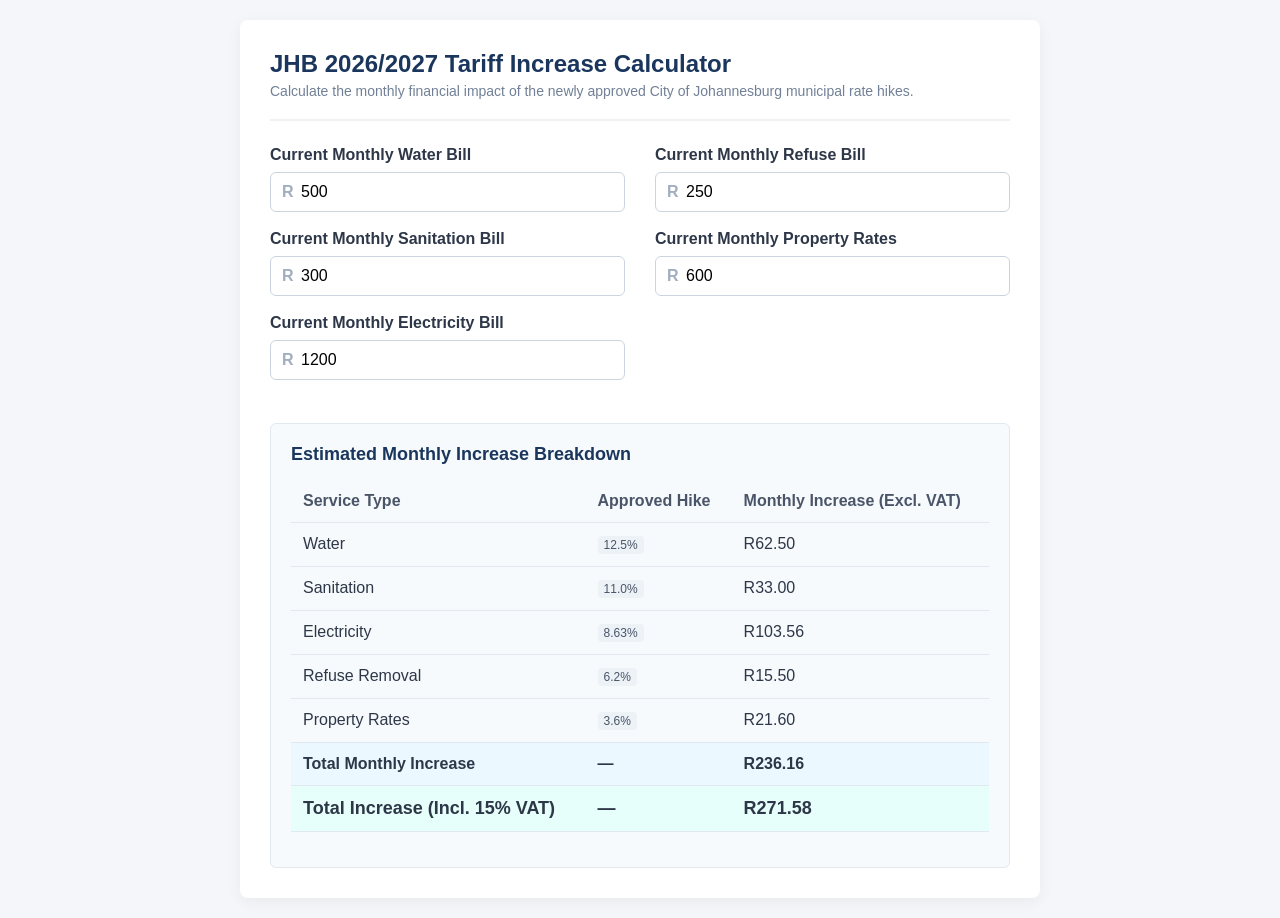
==== index.html @ 2fcc1591 "Add files via upload" ====
<!DOCTYPE html>
<html lang="en">
<head>
    <meta charset="UTF-8">
    <meta name="viewport" content="width=device-width, initial-scale=1.0">
    <title>City of Joburg 2026/2027 Tariff Increase Calculator</title>
    <style>
        * {
            box-sizing: border-box;
            font-family: 'Segoe UI', Tahoma, Geneva, Verdana, sans-serif;
        }
        body {
            background-color: #f4f6f9;
            color: #333;
            margin: 0;
            padding: 20px;
        }
        .container {
            max-width: 800px;
            margin: 0 auto;
            background: #ffffff;
            padding: 30px;
            border-radius: 8px;
            box-shadow: 0 4px 15px rgba(0,0,0,0.05);
        }
        .header {
            border-bottom: 2px solid #eef2f5;
            padding-bottom: 20px;
            margin-bottom: 25px;
        }
        .header h1 {
            margin: 0;
            color: #1a365d;
            font-size: 24px;
        }
        .header p {
            margin: 5px 0 0 0;
            color: #718096;
            font-size: 14px;
        }
        .form-group {
            margin-bottom: 18px;
        }
        .form-group label {
            display: block;
            font-weight: 600;
            margin-bottom: 8px;
            color: #2d3748;
        }
        .input-wrapper {
            position: relative;
        }
        .input-wrapper .currency {
            position: absolute;
            left: 12px;
            top: 50%;
            transform: translateY(-50%);
            color: #a0aec0;
            font-weight: bold;
        }
        .form-group input {
            width: 100%;
            padding: 10px 10px 10px 30px;
            font-size: 16px;
            border: 1px solid #cbd5e0;
            border-radius: 6px;
            outline: none;
            transition: border-color 0.2s;
        }
        .form-group input:focus {
            border-color: #3182ce;
        }
        .grid-2 {
            display: table;
            width: 100%;
            table-layout: fixed;
        }
        .grid-col {
            display: table-cell;
            width: 50%;
            vertical-align: top;
        }
        .grid-col:first-child {
            padding-right: 15px;
        }
        .grid-col:last-child {
            padding-left: 15px;
        }
        .results-box {
            background-color: #f7fafc;
            border: 1px solid #e2e8f0;
            border-radius: 6px;
            padding: 20px;
            margin-top: 25px;
        }
        .results-table {
            width: 100%;
            border-collapse: collapse;
            margin-bottom: 15px;
        }
        .results-table th, .results-table td {
            padding: 12px;
            text-align: left;
            border-bottom: 1px solid #e2e8f0;
        }
        .results-table th {
            color: #4a5568;
            font-weight: 600;
        }
        .results-table td {
            color: #2d3748;
        }
        .total-row {
            background-color: #ebf8ff;
            font-weight: bold;
            font-size: 16px;
            color: #2b6cb0 !important;
        }
        .total-row-vat {
            background-color: #e6fffa;
            font-weight: bold;
            font-size: 18px;
            color: #234e52 !important;
        }
        .badge {
            display: inline-block;
            padding: 2px 6px;
            background: #edf2f7;
            border-radius: 4px;
            font-size: 12px;
            color: #4a5568;
        }
    </style>
</head>
<body>

<div class="container">
    <div class="header">
        <h1>JHB 2026/2027 Tariff Increase Calculator</h1>
        <p>Calculate the monthly financial impact of the newly approved City of Johannesburg municipal rate hikes.</p>
    </div>

    <div class="grid-2">
        <div class="grid-col">
            <div class="form-group">
                <label for="water">Current Monthly Water Bill</label>
                <div class="input-wrapper">
                    <span class="currency">R</span>
                    <input type="number" id="water" value="500" min="0" oninput="calculateImpact()">
                </div>
            </div>
            <div class="form-group">
                <label for="sanitation">Current Monthly Sanitation Bill</label>
                <div class="input-wrapper">
                    <span class="currency">R</span>
                    <input type="number" id="sanitation" value="300" min="0" oninput="calculateImpact()">
                </div>
            </div>
            <div class="form-group">
                <label for="electricity">Current Monthly Electricity Bill</label>
                <div class="input-wrapper">
                    <span class="currency">R</span>
                    <input type="number" id="electricity" value="1200" min="0" oninput="calculateImpact()">
                </div>
            </div>
        </div>
        <div class="grid-col">
            <div class="form-group">
                <label for="refuse">Current Monthly Refuse Bill</label>
                <div class="input-wrapper">
                    <span class="currency">R</span>
                    <input type="number" id="refuse" value="250" min="0" oninput="calculateImpact()">
                </div>
            </div>
            <div class="form-group">
                <label for="rates">Current Monthly Property Rates</label>
                <div class="input-wrapper">
                    <span class="currency">R</span>
                    <input type="number" id="rates" value="600" min="0" oninput="calculateImpact()">
                </div>
            </div>
        </div>
    </div>

    <div class="results-box">
        <h2 style="margin-top:0; font-size: 18px; color: #1a365d;">Estimated Monthly Increase Breakdown</h2>
        <table class="results-table">
            <thead>
                <tr>
                    <th>Service Type</th>
                    <th>Approved Hike</th>
                    <th>Monthly Increase (Excl. VAT)</th>
                </tr>
            </thead>
            <tbody>
                <tr>
                    <td>Water</td>
                    <td><span class="badge">12.5%</span></td>
                    <td id="inc-water">R0.00</td>
                </tr>
                <tr>
                    <td>Sanitation</td>
                    <td><span class="badge">11.0%</span></td>
                    <td id="inc-sanitation">R0.00</td>
                </tr>
                <tr>
                    <td>Electricity</td>
                    <td><span class="badge">8.63%</span></td>
                    <td id="inc-electricity">R0.00</td>
                </tr>
                <tr>
                    <td>Refuse Removal</td>
                    <td><span class="badge">6.2%</span></td>
                    <td id="inc-refuse">R0.00</td>
                </tr>
                <tr>
                    <td>Property Rates</td>
                    <td><span class="badge">3.6%</span></td>
                    <td id="inc-rates">R0.00</td>
                </tr>
                <tr class="total-row">
                    <td>Total Monthly Increase</td>
                    <td>—</td>
                    <td id="total-ex-vat">R0.00</td>
                </tr>
                <tr class="total-row-vat">
                    <td>Total Increase (Incl. 15% VAT)</td>
                    <td>—</td>
                    <td id="total-inc-vat">R0.00</td>
                </tr>
            </tbody>
        </table>
    </div>
</div>

<script>
    function calculateImpact() {
        const rates = {
            water: 0.125,
            sanitation: 0.11,
            electricity: 0.0863,
            refuse: 0.062,
            rates: 0.036
        };

        const vWater = parseFloat(document.getElementById('water').value) || 0;
        const vSanitation = parseFloat(document.getElementById('sanitation').value) || 0;
        const vElectricity = parseFloat(document.getElementById('electricity').value) || 0;
        const vRefuse = parseFloat(document.getElementById('refuse').value) || 0;
        const vRates = parseFloat(document.getElementById('rates').value) || 0;

        const incWater = vWater * rates.water;
        const incSanitation = vSanitation * rates.sanitation;
        const incElectricity = vElectricity * rates.electricity;
        const incRefuse = vRefuse * rates.refuse;
        const incRates = vRates * rates.rates;

        document.getElementById('inc-water').innerText = 'R' + incWater.toFixed(2);
        document.getElementById('inc-sanitation').innerText = 'R' + incSanitation.toFixed(2);
        document.getElementById('inc-electricity').innerText = 'R' + incElectricity.toFixed(2);
        document.getElementById('inc-refuse').innerText = 'R' + incRefuse.toFixed(2);
        document.getElementById('inc-rates').innerText = 'R' + incRates.toFixed(2);

        const totalExVat = incWater + incSanitation + incElectricity + incRefuse + incRates;
        const totalIncVat = totalExVat * 1.15;

        document.getElementById('total-ex-vat').innerText = 'R' + totalExVat.toFixed(2);
        document.getElementById('total-inc-vat').innerText = 'R' + totalIncVat.toFixed(2);
    }

    // Initial run
    calculateImpact();
</script>

</body>
</html>
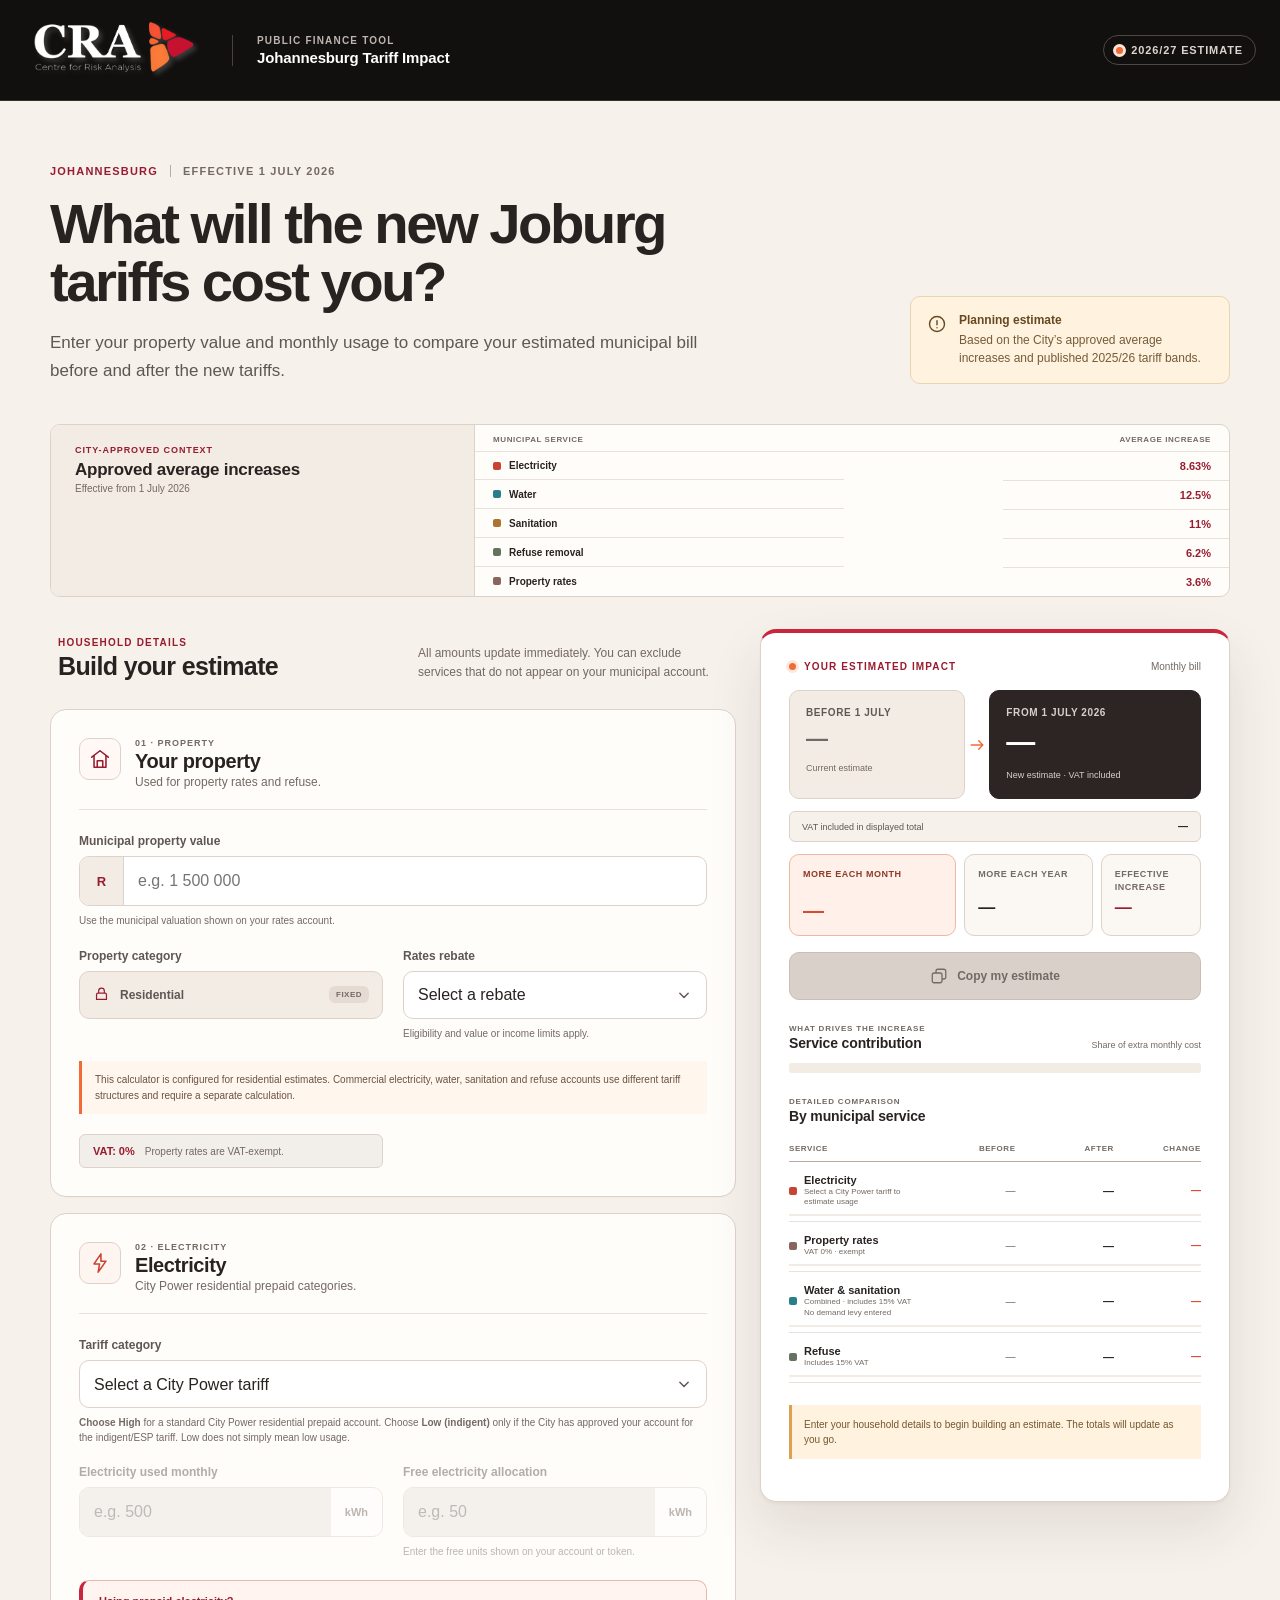
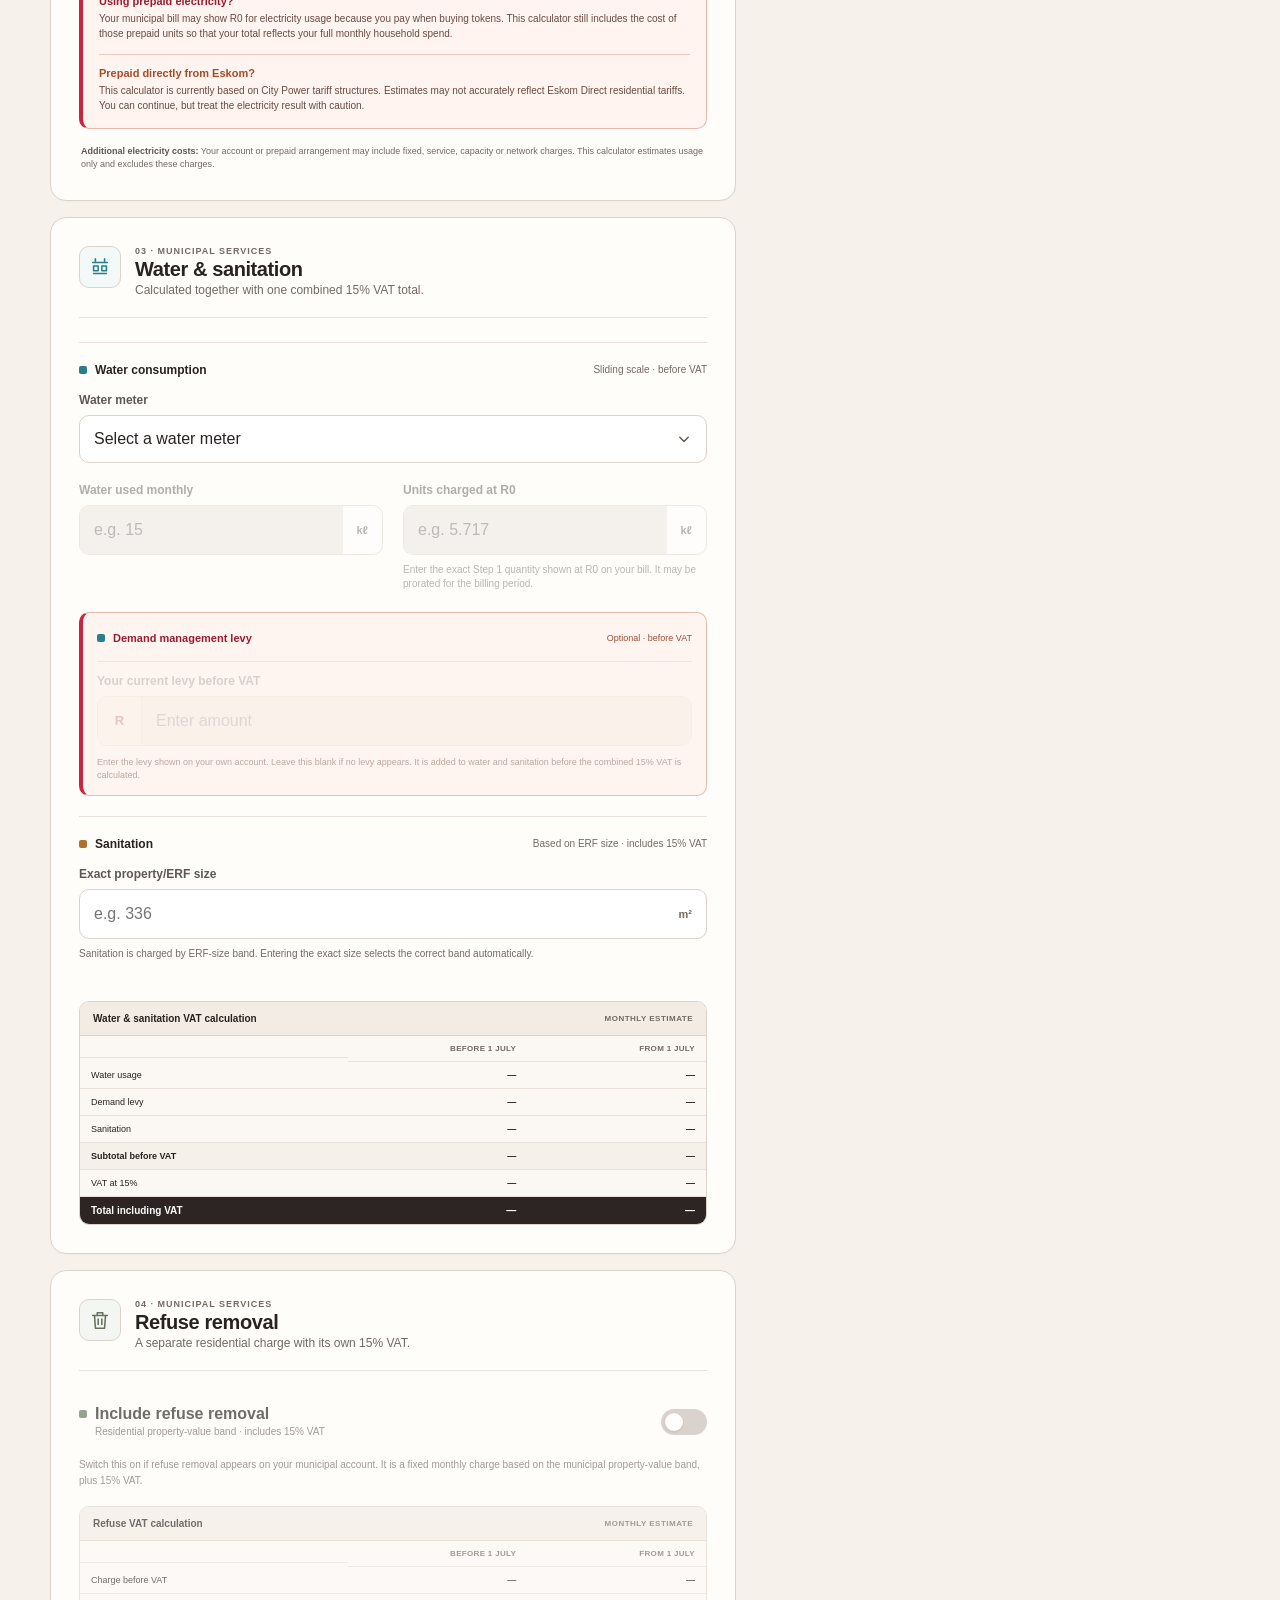
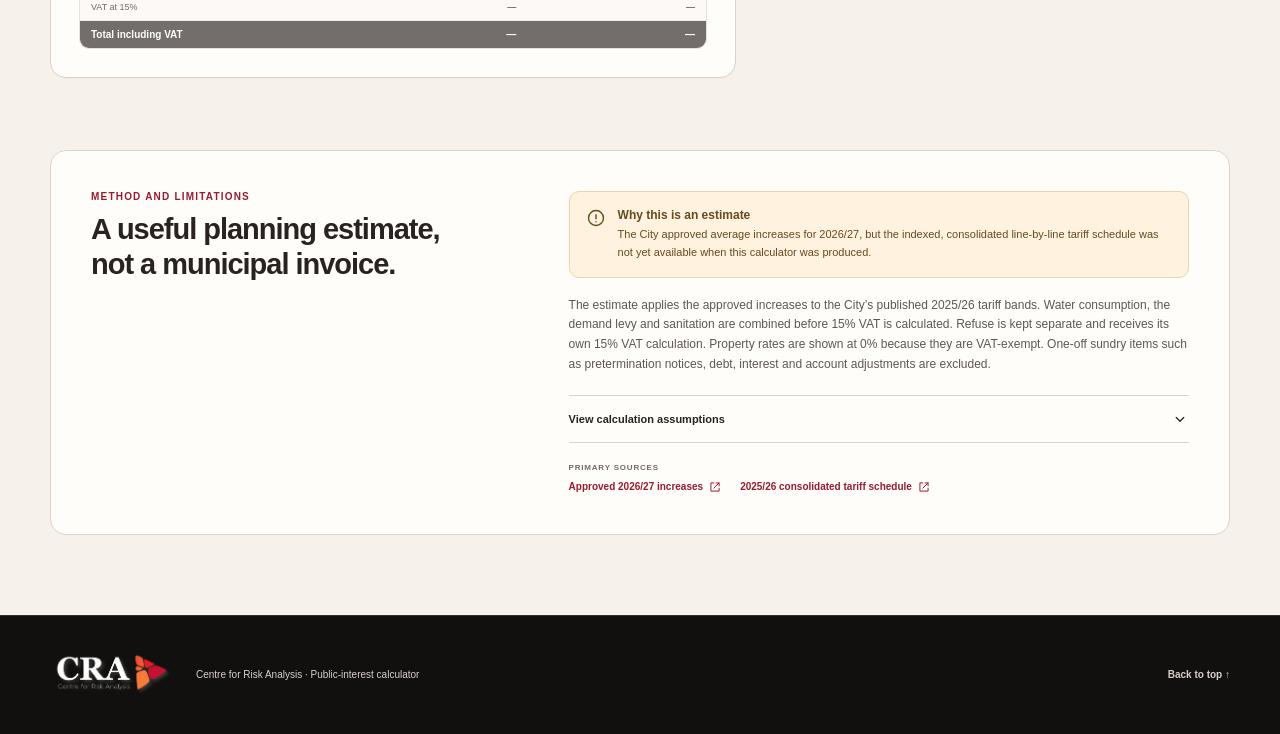
==== commit a4d843c9: "Add files via upload" ====
--- a/index.html
+++ b/index.html
@@ -1,276 +1,315 @@
-<!DOCTYPE html>
-<html lang="en">
+<!doctype html>
+<html lang="en-ZA">
 <head>
-    <meta charset="UTF-8">
-    <meta name="viewport" content="width=device-width, initial-scale=1.0">
-    <title>City of Joburg 2026/2027 Tariff Increase Calculator</title>
-    <style>
-        * {
-            box-sizing: border-box;
-            font-family: 'Segoe UI', Tahoma, Geneva, Verdana, sans-serif;
-        }
-        body {
-            background-color: #f4f6f9;
-            color: #333;
-            margin: 0;
-            padding: 20px;
-        }
-        .container {
-            max-width: 800px;
-            margin: 0 auto;
-            background: #ffffff;
-            padding: 30px;
-            border-radius: 8px;
-            box-shadow: 0 4px 15px rgba(0,0,0,0.05);
-        }
-        .header {
-            border-bottom: 2px solid #eef2f5;
-            padding-bottom: 20px;
-            margin-bottom: 25px;
-        }
-        .header h1 {
-            margin: 0;
-            color: #1a365d;
-            font-size: 24px;
-        }
-        .header p {
-            margin: 5px 0 0 0;
-            color: #718096;
-            font-size: 14px;
-        }
-        .form-group {
-            margin-bottom: 18px;
-        }
-        .form-group label {
-            display: block;
-            font-weight: 600;
-            margin-bottom: 8px;
-            color: #2d3748;
-        }
-        .input-wrapper {
-            position: relative;
-        }
-        .input-wrapper .currency {
-            position: absolute;
-            left: 12px;
-            top: 50%;
-            transform: translateY(-50%);
-            color: #a0aec0;
-            font-weight: bold;
-        }
-        .form-group input {
-            width: 100%;
-            padding: 10px 10px 10px 30px;
-            font-size: 16px;
-            border: 1px solid #cbd5e0;
-            border-radius: 6px;
-            outline: none;
-            transition: border-color 0.2s;
-        }
-        .form-group input:focus {
-            border-color: #3182ce;
-        }
-        .grid-2 {
-            display: table;
-            width: 100%;
-            table-layout: fixed;
-        }
-        .grid-col {
-            display: table-cell;
-            width: 50%;
-            vertical-align: top;
-        }
-        .grid-col:first-child {
-            padding-right: 15px;
-        }
-        .grid-col:last-child {
-            padding-left: 15px;
-        }
-        .results-box {
-            background-color: #f7fafc;
-            border: 1px solid #e2e8f0;
-            border-radius: 6px;
-            padding: 20px;
-            margin-top: 25px;
-        }
-        .results-table {
-            width: 100%;
-            border-collapse: collapse;
-            margin-bottom: 15px;
-        }
-        .results-table th, .results-table td {
-            padding: 12px;
-            text-align: left;
-            border-bottom: 1px solid #e2e8f0;
-        }
-        .results-table th {
-            color: #4a5568;
-            font-weight: 600;
-        }
-        .results-table td {
-            color: #2d3748;
-        }
-        .total-row {
-            background-color: #ebf8ff;
-            font-weight: bold;
-            font-size: 16px;
-            color: #2b6cb0 !important;
-        }
-        .total-row-vat {
-            background-color: #e6fffa;
-            font-weight: bold;
-            font-size: 18px;
-            color: #234e52 !important;
-        }
-        .badge {
-            display: inline-block;
-            padding: 2px 6px;
-            background: #edf2f7;
-            border-radius: 4px;
-            font-size: 12px;
-            color: #4a5568;
-        }
-    </style>
+  <meta charset="utf-8">
+  <meta name="viewport" content="width=device-width, initial-scale=1">
+  <meta name="theme-color" content="#f6f1eb">
+  <meta name="description" content="Estimate how City of Johannesburg municipal tariff increases from 1 July 2026 may affect your household bill.">
+  <title>Johannesburg Tariff Impact Calculator | CRA</title>
+  <link rel="stylesheet" href="styles.css">
 </head>
 <body>
-
-<div class="container">
-    <div class="header">
-        <h1>JHB 2026/2027 Tariff Increase Calculator</h1>
-        <p>Calculate the monthly financial impact of the newly approved City of Johannesburg municipal rate hikes.</p>
+  <a class="skip-link" href="#calculator">Skip to calculator</a>
+
+  <header class="app-header">
+    <div class="header-inner">
+      <a class="brand" href="#top" aria-label="Centre for Risk Analysis — Johannesburg Tariff Impact Calculator">
+        <img src="assets/cra-logo.png" alt="Centre for Risk Analysis">
+      </a>
+      <div class="product-lockup" aria-label="Product name">
+        <span>Public finance tool</span>
+        <strong>Johannesburg Tariff Impact</strong>
+      </div>
+      <div class="edition"><span aria-hidden="true"></span>2026/27 estimate</div>
     </div>
-
-    <div class="grid-2">
-        <div class="grid-col">
-            <div class="form-group">
-                <label for="water">Current Monthly Water Bill</label>
-                <div class="input-wrapper">
-                    <span class="currency">R</span>
-                    <input type="number" id="water" value="500" min="0" oninput="calculateImpact()">
+  </header>
+
+  <main id="top">
+    <section class="intro" aria-labelledby="page-title">
+      <div class="intro-copy">
+        <div class="eyebrow"><span>Johannesburg</span><span>Effective 1 July 2026</span></div>
+        <h1 id="page-title">What will the new Joburg tariffs cost you?</h1>
+        <p>Enter your property value and monthly usage to compare your estimated municipal bill before and after the new tariffs.</p>
+      </div>
+      <div class="intro-note">
+        <svg aria-hidden="true" viewBox="0 0 24 24"><path d="M12 8v5m0 3.5v.01M21 12a9 9 0 1 1-18 0 9 9 0 0 1 18 0Z"/></svg>
+        <p><strong>Planning estimate</strong><span>Based on the City’s approved average increases and published 2025/26 tariff bands.</span></p>
+      </div>
+    </section>
+
+    <section class="tariff-context" aria-labelledby="tariff-context-title">
+      <div class="tariff-context-heading">
+        <span>City-approved context</span>
+        <h2 id="tariff-context-title">Approved average increases</h2>
+        <p>Effective from 1 July 2026</p>
+      </div>
+      <table>
+        <thead><tr><th scope="col">Municipal service</th><th scope="col">Average increase</th></tr></thead>
+        <tbody>
+          <tr><th scope="row"><i class="service-dot electricity"></i>Electricity</th><td>8.63%</td></tr>
+          <tr><th scope="row"><i class="service-dot water"></i>Water</th><td>12.5%</td></tr>
+          <tr><th scope="row"><i class="service-dot sanitation"></i>Sanitation</th><td>11%</td></tr>
+          <tr><th scope="row"><i class="service-dot refuse"></i>Refuse removal</th><td>6.2%</td></tr>
+          <tr><th scope="row"><i class="service-dot rates"></i>Property rates</th><td>3.6%</td></tr>
+        </tbody>
+      </table>
+    </section>
+
+    <section class="calculator-workspace" id="calculator" aria-label="Municipal bill calculator">
+      <form id="tariff-form" class="inputs" autocomplete="off">
+        <div class="form-intro">
+          <div><span>Household details</span><h2>Build your estimate</h2></div>
+          <p>All amounts update immediately. You can exclude services that do not appear on your municipal account.</p>
+        </div>
+
+        <section class="input-card" aria-labelledby="property-heading">
+          <div class="section-heading">
+            <div class="section-icon" aria-hidden="true"><svg viewBox="0 0 24 24"><path d="m3 10 9-7 9 7M5.5 8.5V21h13V8.5M9 21v-7h6v7"/></svg></div>
+            <div><span>01 · Property</span><h3 id="property-heading">Your property</h3><p>Used for property rates and refuse.</p></div>
+          </div>
+          <div class="field-grid">
+            <label class="field wide">
+              <span>Municipal property value</span>
+              <div class="money-input"><b>R</b><input id="property-value" type="number" min="0" step="10000" inputmode="numeric" placeholder="e.g. 1 500 000" aria-describedby="property-value-help"></div>
+              <small id="property-value-help">Use the municipal valuation shown on your rates account.</small>
+            </label>
+            <div class="field">
+              <span>Property category</span>
+              <div class="locked-field"><svg aria-hidden="true" viewBox="0 0 24 24"><path d="M8 10V7a4 4 0 0 1 8 0v3m-9 0h10a2 2 0 0 1 2 2v7H5v-7a2 2 0 0 1 2-2Z"/></svg><strong>Residential</strong><span>Fixed</span></div>
+            </div>
+            <label class="field">
+              <span>Rates rebate</span>
+              <select id="rates-rebate" aria-describedby="rates-rebate-help">
+                <option value="" selected disabled>Select a rebate</option>
+                <option value="none">None</option>
+                <option value="p70">Pensioner 70+ · 100% up to R2m</option>
+                <option value="p100">Qualifying pensioner · 100% up to R1.5m</option>
+                <option value="p50">Qualifying pensioner · 50% up to R1.5m</option>
+              </select>
+              <small id="rates-rebate-help">Eligibility and value or income limits apply.</small>
+            </label>
+            <p class="residential-note wide">This calculator is configured for residential estimates. Commercial electricity, water, sanitation and refuse accounts use different tariff structures and require a separate calculation.</p>
+            <div class="vat-status wide"><strong>VAT: 0%</strong><span>Property rates are VAT-exempt.</span></div>
+          </div>
+        </section>
+
+        <section class="input-card" id="electricity-section" aria-labelledby="electricity-heading">
+          <div class="section-heading">
+            <div class="section-icon electricity-icon" aria-hidden="true"><svg viewBox="0 0 24 24"><path d="M13 2 5.5 13h6L10 22l8.5-12H13V2Z"/></svg></div>
+            <div><span>02 · Electricity</span><h3 id="electricity-heading">Electricity</h3><p>City Power residential prepaid categories.</p></div>
+          </div>
+          <div class="field-grid">
+            <label class="field wide">
+              <span>Tariff category</span>
+              <select id="electricity-category">
+                <option value="" selected disabled>Select a City Power tariff</option>
+                <option value="high">Residential Prepaid High</option>
+                <option value="low">Residential Prepaid Low (indigent)</option>
+              </select>
+              <small><strong>Choose High</strong> for a standard City Power residential prepaid account. Choose <strong>Low (indigent)</strong> only if the City has approved your account for the indigent/ESP tariff. Low does not simply mean low usage.</small>
+            </label>
+            <label class="field" id="electricity-use-field">
+              <span>Electricity used monthly</span>
+              <div class="unit-input"><input id="electricity-use" type="number" min="0" step="1" inputmode="decimal" placeholder="e.g. 500"><b>kWh</b></div>
+            </label>
+            <label class="field" id="electricity-free-field">
+              <span>Free electricity allocation</span>
+              <div class="unit-input"><input id="electricity-free" type="number" min="0" step="1" inputmode="decimal" placeholder="e.g. 50"><b>kWh</b></div>
+              <small>Enter the free units shown on your account or token.</small>
+            </label>
+            <div class="prepaid-guidance-cra wide" id="prepaid-guidance">
+              <div>
+                <strong>Using prepaid electricity?</strong>
+                <p>Your municipal bill may show R0 for electricity usage because you pay when buying tokens. This calculator still includes the cost of those prepaid units so that your total reflects your full monthly household spend.</p>
+              </div>
+              <div>
+                <strong>Prepaid directly from Eskom?</strong>
+                <p>This calculator is currently based on City Power tariff structures. Estimates may not accurately reflect Eskom Direct residential tariffs. You can continue, but treat the electricity result with caution.</p>
+              </div>
+            </div>
+            <p class="electricity-small-note wide"><strong>Additional electricity costs:</strong> Your account or prepaid arrangement may include fixed, service, capacity or network charges. This calculator estimates usage only and excludes these charges.</p>
+          </div>
+        </section>
+
+        <section class="input-card" id="water-sanitation-card" aria-labelledby="water-sanitation-heading">
+          <div class="section-heading">
+            <div class="section-icon services-icon" aria-hidden="true"><svg viewBox="0 0 24 24"><path d="M4 7h16M7 3v4m10-4v4M5 11h5v5H5zm9 0h5v5h-5zM5 19h14"/></svg></div>
+            <div><span>03 · Municipal services</span><h3 id="water-sanitation-heading">Water &amp; sanitation</h3><p>Calculated together with one combined 15% VAT total.</p></div>
+          </div>
+          <div class="service-subsection" id="water-section">
+            <div class="subsection-label"><span><i class="service-dot water"></i>Water consumption</span><small>Sliding scale · before VAT</small></div>
+            <div class="field-grid">
+              <label class="field wide">
+                <span>Water meter</span>
+                <select id="water-meter">
+                  <option value="" selected disabled>Select a water meter</option>
+                  <option value="conventional">Conventional meter</option>
+                  <option value="prepaid">Prepayment meter</option>
+                  <option value="none">Exclude water</option>
+                </select>
+              </label>
+              <label class="field" id="water-use-field">
+                <span>Water used monthly</span>
+                <div class="unit-input"><input id="water-use" type="number" min="0" step="0.1" inputmode="decimal" placeholder="e.g. 15"><b>kℓ</b></div>
+              </label>
+              <label class="field" id="water-free-field">
+                <span>Units charged at R0</span>
+                <div class="unit-input"><input id="water-free" type="number" min="0" step="0.001" inputmode="decimal" placeholder="e.g. 5.717"><b>kℓ</b></div>
+                <small>Enter the exact Step 1 quantity shown at R0 on your bill. It may be prorated for the billing period.</small>
+              </label>
+              <div class="levy-panel wide" id="demand-levy-panel">
+                <div class="levy-heading"><span><i class="service-dot water"></i><strong>Demand management levy</strong></span><small>Optional · before VAT</small></div>
+                <div class="levy-detail single-field">
+                  <label class="field" id="demand-levy-field"><span>Your current levy before VAT</span><div class="money-input"><b>R</b><input id="demand-levy-amount" type="number" min="0" step="0.01" inputmode="decimal" placeholder="Enter amount"></div></label>
                 </div>
-            </div>
-            <div class="form-group">
-                <label for="sanitation">Current Monthly Sanitation Bill</label>
-                <div class="input-wrapper">
-                    <span class="currency">R</span>
-                    <input type="number" id="sanitation" value="300" min="0" oninput="calculateImpact()">
-                </div>
-            </div>
-            <div class="form-group">
-                <label for="electricity">Current Monthly Electricity Bill</label>
-                <div class="input-wrapper">
-                    <span class="currency">R</span>
-                    <input type="number" id="electricity" value="1200" min="0" oninput="calculateImpact()">
-                </div>
-            </div>
-        </div>
-        <div class="grid-col">
-            <div class="form-group">
-                <label for="refuse">Current Monthly Refuse Bill</label>
-                <div class="input-wrapper">
-                    <span class="currency">R</span>
-                    <input type="number" id="refuse" value="250" min="0" oninput="calculateImpact()">
-                </div>
-            </div>
-            <div class="form-group">
-                <label for="rates">Current Monthly Property Rates</label>
-                <div class="input-wrapper">
-                    <span class="currency">R</span>
-                    <input type="number" id="rates" value="600" min="0" oninput="calculateImpact()">
-                </div>
-            </div>
-        </div>
-    </div>
-
-    <div class="results-box">
-        <h2 style="margin-top:0; font-size: 18px; color: #1a365d;">Estimated Monthly Increase Breakdown</h2>
-        <table class="results-table">
-            <thead>
-                <tr>
-                    <th>Service Type</th>
-                    <th>Approved Hike</th>
-                    <th>Monthly Increase (Excl. VAT)</th>
-                </tr>
-            </thead>
-            <tbody>
-                <tr>
-                    <td>Water</td>
-                    <td><span class="badge">12.5%</span></td>
-                    <td id="inc-water">R0.00</td>
-                </tr>
-                <tr>
-                    <td>Sanitation</td>
-                    <td><span class="badge">11.0%</span></td>
-                    <td id="inc-sanitation">R0.00</td>
-                </tr>
-                <tr>
-                    <td>Electricity</td>
-                    <td><span class="badge">8.63%</span></td>
-                    <td id="inc-electricity">R0.00</td>
-                </tr>
-                <tr>
-                    <td>Refuse Removal</td>
-                    <td><span class="badge">6.2%</span></td>
-                    <td id="inc-refuse">R0.00</td>
-                </tr>
-                <tr>
-                    <td>Property Rates</td>
-                    <td><span class="badge">3.6%</span></td>
-                    <td id="inc-rates">R0.00</td>
-                </tr>
-                <tr class="total-row">
-                    <td>Total Monthly Increase</td>
-                    <td>—</td>
-                    <td id="total-ex-vat">R0.00</td>
-                </tr>
-                <tr class="total-row-vat">
-                    <td>Total Increase (Incl. 15% VAT)</td>
-                    <td>—</td>
-                    <td id="total-inc-vat">R0.00</td>
-                </tr>
-            </tbody>
-        </table>
-    </div>
-</div>
-
-<script>
-    function calculateImpact() {
-        const rates = {
-            water: 0.125,
-            sanitation: 0.11,
-            electricity: 0.0863,
-            refuse: 0.062,
-            rates: 0.036
-        };
-
-        const vWater = parseFloat(document.getElementById('water').value) || 0;
-        const vSanitation = parseFloat(document.getElementById('sanitation').value) || 0;
-        const vElectricity = parseFloat(document.getElementById('electricity').value) || 0;
-        const vRefuse = parseFloat(document.getElementById('refuse').value) || 0;
-        const vRates = parseFloat(document.getElementById('rates').value) || 0;
-
-        const incWater = vWater * rates.water;
-        const incSanitation = vSanitation * rates.sanitation;
-        const incElectricity = vElectricity * rates.electricity;
-        const incRefuse = vRefuse * rates.refuse;
-        const incRates = vRates * rates.rates;
-
-        document.getElementById('inc-water').innerText = 'R' + incWater.toFixed(2);
-        document.getElementById('inc-sanitation').innerText = 'R' + incSanitation.toFixed(2);
-        document.getElementById('inc-electricity').innerText = 'R' + incElectricity.toFixed(2);
-        document.getElementById('inc-refuse').innerText = 'R' + incRefuse.toFixed(2);
-        document.getElementById('inc-rates').innerText = 'R' + incRates.toFixed(2);
-
-        const totalExVat = incWater + incSanitation + incElectricity + incRefuse + incRates;
-        const totalIncVat = totalExVat * 1.15;
-
-        document.getElementById('total-ex-vat').innerText = 'R' + totalExVat.toFixed(2);
-        document.getElementById('total-inc-vat').innerText = 'R' + totalIncVat.toFixed(2);
-    }
-
-    // Initial run
-    calculateImpact();
-</script>
-
+                <p>Enter the levy shown on your own account. Leave this blank if no levy appears. It is added to water and sanitation before the combined 15% VAT is calculated.</p>
+              </div>
+            </div>
+          </div>
+          <div class="service-subsection" id="sanitation-section">
+            <div class="subsection-label"><span><i class="service-dot sanitation"></i>Sanitation</span><small>Based on ERF size · includes 15% VAT</small></div>
+            <label class="field">
+              <span>Exact property/ERF size</span>
+              <div class="unit-input"><input id="erf-size" type="number" min="0" step="1" inputmode="numeric" placeholder="e.g. 336"><b>m²</b></div>
+              <small id="sanitation-band-note">Sanitation is charged by ERF-size band. Entering the exact size selects the correct band automatically.</small>
+            </label>
+          </div>
+          <div class="tax-summary" id="water-sanitation-tax-summary">
+            <div class="tax-summary-heading"><span>Water &amp; sanitation VAT calculation</span><small>Monthly estimate</small></div>
+            <div class="tax-summary-grid">
+              <span></span><b>Before 1 July</b><b>From 1 July</b>
+              <span>Water usage</span><strong id="ws-water-before">R0.00</strong><strong id="ws-water-after">R0.00</strong>
+              <span>Demand levy</span><strong id="ws-levy-before">R0.00</strong><strong id="ws-levy-after">R0.00</strong>
+              <span>Sanitation</span><strong id="ws-sanitation-before">R0.00</strong><strong id="ws-sanitation-after">R0.00</strong>
+              <span class="summary-subtotal">Subtotal before VAT</span><strong class="summary-subtotal" id="ws-subtotal-before">R0.00</strong><strong class="summary-subtotal" id="ws-subtotal-after">R0.00</strong>
+              <span>VAT at 15%</span><strong id="ws-vat-before">R0.00</strong><strong id="ws-vat-after">R0.00</strong>
+              <span class="summary-total">Total including VAT</span><strong class="summary-total" id="ws-total-before">R0.00</strong><strong class="summary-total" id="ws-total-after">R0.00</strong>
+            </div>
+          </div>
+        </section>
+
+        <section class="input-card" id="refuse-card" aria-labelledby="refuse-heading">
+          <div class="section-heading">
+            <div class="section-icon refuse-icon" aria-hidden="true"><svg viewBox="0 0 24 24"><path d="M4 7h16M9 7V4h6v3m3 0-1 14H7L6 7m4 4v6m4-6v6"/></svg></div>
+            <div><span>04 · Municipal services</span><h3 id="refuse-heading">Refuse removal</h3><p>A separate residential charge with its own 15% VAT.</p></div>
+          </div>
+          <div class="refuse-subsection" id="refuse-section">
+            <label class="switch-row">
+              <span><i class="service-dot refuse"></i><strong>Include refuse removal</strong><small>Residential property-value band · includes 15% VAT</small></span>
+              <input id="include-refuse" type="checkbox"><i class="switch" aria-hidden="true"></i>
+            </label>
+            <p class="service-explainer" id="refuse-band-note">Enter your municipal property value above to determine the residential refuse band. Refuse is a fixed monthly charge by property-value band, with 15% VAT added.</p>
+            <div class="tax-summary refuse-tax-summary" id="refuse-tax-summary">
+              <div class="tax-summary-heading"><span>Refuse VAT calculation</span><small>Monthly estimate</small></div>
+              <div class="tax-summary-grid compact">
+                <span></span><b>Before 1 July</b><b>From 1 July</b>
+                <span>Charge before VAT</span><strong id="refuse-ex-vat-before">R0.00</strong><strong id="refuse-ex-vat-after">R0.00</strong>
+                <span>VAT at 15%</span><strong id="refuse-vat-before">R0.00</strong><strong id="refuse-vat-after">R0.00</strong>
+                <span class="summary-total">Total including VAT</span><strong class="summary-total" id="refuse-incl-before">R0.00</strong><strong class="summary-total" id="refuse-incl-after">R0.00</strong>
+              </div>
+            </div>
+          </div>
+        </section>
+      </form>
+
+      <aside class="results" id="results" aria-live="polite" aria-atomic="false" aria-label="Your estimated tariff impact">
+        <div class="result-topline">
+          <span><i aria-hidden="true"></i>Your estimated impact</span>
+          <small>Monthly bill</small>
+        </div>
+
+        <div class="total-comparison">
+          <div class="before-total">
+            <span>Before 1 July</span>
+            <strong id="before-total">R0.00</strong>
+            <small>Current estimate</small>
+          </div>
+          <svg class="comparison-arrow" aria-hidden="true" viewBox="0 0 24 24"><path d="M5 12h14m-5-5 5 5-5 5"/></svg>
+          <div class="after-total">
+            <span>From 1 July 2026</span>
+            <strong id="grand-total">R0.00</strong>
+            <small>New estimate · VAT included</small>
+          </div>
+        </div>
+
+        <div class="total-vat-line"><span>VAT included in displayed total</span><strong id="total-vat">R0.00</strong></div>
+
+        <div class="impact-grid">
+          <div class="impact-card primary-impact">
+            <span>More each month</span>
+            <strong id="monthly-increase">+ R0.00</strong>
+          </div>
+          <div class="impact-card">
+            <span>More each year</span>
+            <strong id="annual-increase">+ R0.00</strong>
+          </div>
+          <div class="impact-card percentage-impact">
+            <span>Effective increase</span>
+            <strong id="effective-increase">+0%</strong>
+          </div>
+        </div>
+
+        <div class="copy-action">
+          <button type="button" id="share-button" disabled><svg aria-hidden="true" viewBox="0 0 24 24"><path d="M8 8V5.5A2.5 2.5 0 0 1 10.5 3h8A2.5 2.5 0 0 1 21 5.5v8a2.5 2.5 0 0 1-2.5 2.5H16M5.5 8h8a2.5 2.5 0 0 1 2.5 2.5v8a2.5 2.5 0 0 1-2.5 2.5h-8A2.5 2.5 0 0 1 3 18.5v-8A2.5 2.5 0 0 1 5.5 8Z"/></svg><span>Copy my estimate</span></button>
+          <div class="copied" id="copied" role="status"><svg aria-hidden="true" viewBox="0 0 24 24"><path d="m5 12 4 4L19 6"/></svg>Copied</div>
+        </div>
+
+        <section class="contribution" aria-labelledby="contribution-title">
+          <div class="result-section-heading"><div><span>What drives the increase</span><h3 id="contribution-title">Service contribution</h3></div><small>Share of extra monthly cost</small></div>
+          <div class="contribution-bar" id="contribution-bar" aria-label="Contribution of each service to the total increase">
+            <i class="electricity" id="contribution-electricity"></i>
+            <i class="rates" id="contribution-rates"></i>
+            <i class="water-sanitation" id="contribution-water-sanitation"></i>
+            <i class="refuse" id="contribution-refuse"></i>
+          </div>
+        </section>
+
+        <section class="breakdown" id="breakdown" aria-labelledby="breakdown-title">
+          <div class="result-section-heading"><div><span>Detailed comparison</span><h3 id="breakdown-title">By municipal service</h3></div></div>
+          <div class="breakdown-head"><span>Service</span><b>Before</b><b>After</b><b>Change</b></div>
+          <div class="service-row service-electricity" data-service="electricity">
+            <span><i class="service-dot electricity"></i><span>Electricity<small id="electricity-result-note">City Power prepaid spend included</small></span></span><small id="electricity-before">R0.00</small><strong id="electricity-total">R0.00</strong><b id="electricity-change">+R0</b>
+            <i class="row-bar"><em id="electricity-bar"></em></i>
+          </div>
+          <div class="service-row service-rates" data-service="rates">
+            <span><i class="service-dot rates"></i><span>Property rates<small>VAT 0% · exempt</small></span></span><small id="rates-before">R0.00</small><strong id="rates-total">R0.00</strong><b id="rates-change">+R0</b>
+            <i class="row-bar"><em id="rates-bar"></em></i>
+          </div>
+          <div class="service-row service-water-sanitation" data-service="water-sanitation">
+            <span><i class="service-dot water"></i><span>Water &amp; sanitation<small id="water-sanitation-vat">Combined · includes R0.00 VAT</small><small id="water-sanitation-levy-result">No demand levy entered</small></span></span><small id="water-sanitation-before">R0.00</small><strong id="water-sanitation-total">R0.00</strong><b id="water-sanitation-change">+R0</b>
+            <i class="row-bar"><em id="water-sanitation-bar"></em></i>
+          </div>
+          <div class="service-row service-refuse" data-service="refuse">
+            <span><i class="service-dot refuse"></i><span>Refuse<small id="refuse-vat">Includes R0.00 VAT</small></span></span><small id="refuse-before">R0.00</small><strong id="refuse-total">R0.00</strong><b id="refuse-change">+R0</b>
+            <i class="row-bar"><em id="refuse-bar"></em></i>
+          </div>
+        </section>
+
+        <p class="result-note" id="result-note">Your estimate uses the City’s approved average increases from 1 July 2026.</p>
+      </aside>
+    </section>
+
+    <section class="methodology" aria-labelledby="method-title">
+      <div class="method-heading"><span>Method and limitations</span><h2 id="method-title">A useful planning estimate,<br>not a municipal invoice.</h2></div>
+      <div class="method-body">
+        <div class="limitation-note">
+          <svg aria-hidden="true" viewBox="0 0 24 24"><path d="M12 8v5m0 3.5v.01M21 12a9 9 0 1 1-18 0 9 9 0 0 1 18 0Z"/></svg>
+          <p><strong>Why this is an estimate</strong><span>The City approved average increases for 2026/27, but the indexed, consolidated line-by-line tariff schedule was not yet available when this calculator was produced.</span></p>
+        </div>
+        <p>The estimate applies the approved increases to the City’s published 2025/26 tariff bands. Water consumption, the demand levy and sanitation are combined before 15% VAT is calculated. Refuse is kept separate and receives its own 15% VAT calculation. Property rates are shown at 0% because they are VAT-exempt. One-off sundry items such as pretermination notices, debt, interest and account adjustments are excluded.</p>
+        <details><summary>View calculation assumptions <svg aria-hidden="true" viewBox="0 0 24 24"><path d="m7 10 5 5 5-5"/></svg></summary><p>Property rates are annualised and divided by 12. The residential value exclusion is R300,000. Electricity and water are charged progressively by usage band after any free units entered. For water, enter the exact Step 1 quantity charged at R0 on the account; this can be prorated for the billing period. Electricity fixed, service, capacity and network charges are excluded. Sanitation uses the exact ERF size to select the applicable tariff band. Refuse is a fixed monthly charge selected by municipal property-value band. An optional demand management levy is included only when the user enters the current before-VAT amount, then estimated forward using the approved 12.5% average water increase.</p></details>
+        <div class="sources">
+          <span>Primary sources</span>
+          <a href="https://www.joburg.org.za/media_/Newsroom/Pages/2026-News-Articles/City-of-Johannesburg-Engages-Stakeholders-on-Approved-20262027-Tariffs.aspx" target="_blank" rel="noopener">Approved 2026/27 increases <svg aria-hidden="true" viewBox="0 0 24 24"><path d="M14 5h5v5M10 14 19 5M19 14v5H5V5h5"/></svg></a>
+          <a href="https://joburg.org.za/documents_/Documents/Amendment%20of%20Tariff%20Charges/Consolidated-Tariffs-FY20252026.FINAL.pdf" target="_blank" rel="noopener">2025/26 consolidated tariff schedule <svg aria-hidden="true" viewBox="0 0 24 24"><path d="M14 5h5v5M10 14 19 5M19 14v5H5V5h5"/></svg></a>
+        </div>
+      </div>
+    </section>
+  </main>
+
+  <footer>
+    <div class="footer-inner"><img src="assets/cra-logo.png" alt=""><p>Centre for Risk Analysis · Public-interest calculator</p><a href="#top">Back to top <span aria-hidden="true">↑</span></a></div>
+  </footer>
+  <script src="app.js"></script>
 </body>
 </html>
--- a/styles.css
+++ b/styles.css
@@ -0,0 +1,382 @@
+:root {
+  --color-black: #11100f;
+  --color-cra-red: #c9253d;
+  --color-cra-orange: #f06b38;
+  --color-bg: #f6f1eb;
+  --color-surface: #fffdfa;
+  --color-surface-muted: #f3ece5;
+  --color-border: #ddd2c9;
+  --color-text: #282321;
+  --color-text-muted: #746963;
+  --color-focus: #d4462d;
+  --color-increase: #d94a2f;
+  --color-warning: #9b5e15;
+  --bg-page: var(--color-bg);
+  --surface-primary: var(--color-surface);
+  --surface-secondary: var(--color-surface-muted);
+  --surface-elevated: #ffffff;
+  --surface-result: #2c2524;
+  --surface-warning: #fff3df;
+  --border-default: var(--color-border);
+  --border-strong: #bbaaa0;
+  --border-row: #e9e1da;
+  --text-primary: var(--color-text);
+  --text-secondary: #5f5753;
+  --text-muted: var(--color-text-muted);
+  --cra-red: var(--color-cra-red);
+  --cra-red-dark: #981c30;
+  --cra-orange: var(--color-cra-orange);
+  --increase: var(--color-increase);
+  --baseline: #6f6864;
+  --positive: #39745d;
+  --warning: var(--color-warning);
+  --focus: var(--color-focus);
+  --disabled: #e9e3de;
+  --gridline: #e8dfd8;
+  --service-electricity: #c84332;
+  --service-rates: #89655d;
+  --service-water: #267f89;
+  --service-sanitation: #ad7131;
+  --service-refuse: #65725d;
+  --radius-sm: 6px;
+  --radius-md: 10px;
+  --radius-lg: 16px;
+  --shadow-card: 0 1px 2px rgba(42, 31, 27, .04), 0 12px 32px rgba(65, 41, 31, .07);
+  --shadow-result: 0 2px 3px rgba(42, 31, 27, .04), 0 24px 54px rgba(65, 41, 31, .11);
+  --font-ui: Calibri, Candara, "Segoe UI", Arial, sans-serif;
+  --font-display: Calibri, Candara, "Segoe UI", Arial, sans-serif;
+  --space-1: 4px;
+  --space-2: 8px;
+  --space-3: 12px;
+  --space-4: 16px;
+  --space-6: 24px;
+  --space-8: 32px;
+  --space-12: 48px;
+  --space-16: 64px;
+}
+
+* { box-sizing: border-box; }
+html { scroll-behavior: smooth; }
+body { margin: 0; background: var(--bg-page); color: var(--text-primary); font-family: var(--font-ui); font-variant-numeric: tabular-nums lining-nums; -webkit-font-smoothing: antialiased; }
+button, input, select { font: inherit; color: inherit; }
+input, select, button { min-height: 48px; }
+input, select { font-variant-numeric: tabular-nums lining-nums; }
+a { color: inherit; }
+svg { fill: none; stroke: currentColor; stroke-linecap: round; stroke-linejoin: round; stroke-width: 1.7; }
+.skip-link { position: fixed; z-index: 1000; top: 8px; left: 8px; transform: translateY(-140%); padding: 10px 14px; background: var(--text-primary); color: #fff; border-radius: var(--radius-sm); font-weight: 700; }
+.skip-link:focus { transform: translateY(0); }
+
+.app-header { background: var(--color-black); color: #fff; border-bottom: 1px solid #332f2d; }
+.header-inner { width: min(1280px, calc(100% - 48px)); min-height: 92px; margin: 0 auto; display: flex; align-items: center; gap: 24px; }
+.brand { display: flex; align-items: center; flex: 0 0 auto; padding: 10px 0; }
+.brand img { display: block; width: 184px; height: auto; }
+.product-lockup { padding-left: 24px; border-left: 1px solid #48413e; display: flex; flex-direction: column; gap: 3px; }
+.product-lockup span { color: #bfb5b0; font-size: 10px; font-weight: 700; letter-spacing: .12em; text-transform: uppercase; }
+.product-lockup strong { font-family: var(--font-display); font-size: 15px; letter-spacing: -.01em; }
+.edition { margin-left: auto; display: inline-flex; align-items: center; gap: 8px; padding: 8px 12px; border: 1px solid #4f4743; border-radius: 999px; color: #ddd4cf; font-size: 11px; font-weight: 700; letter-spacing: .08em; text-transform: uppercase; white-space: nowrap; }
+.edition span { width: 7px; height: 7px; border-radius: 50%; background: var(--cra-orange); box-shadow: 0 0 0 3px #fce4d9; }
+
+main { padding-bottom: 80px; }
+.intro { width: min(1180px, calc(100% - 48px)); margin: 0 auto; padding: 64px 0 40px; display: grid; grid-template-columns: minmax(0, 1fr) 320px; gap: 64px; align-items: end; }
+.intro-copy { max-width: 760px; }
+.eyebrow { display: flex; align-items: center; gap: 0; margin-bottom: 18px; color: var(--cra-red-dark); font-size: 11px; font-weight: 700; letter-spacing: .11em; text-transform: uppercase; }
+.eyebrow span + span { margin-left: 12px; padding-left: 12px; border-left: 1px solid var(--border-strong); color: var(--text-muted); }
+h1, h2, h3, p { margin-top: 0; }
+h1, h2, h3 { font-family: var(--font-display); }
+.intro h1 { max-width: 720px; margin-bottom: 18px; font-size: clamp(40px, 4.4vw, 60px); line-height: 1.03; letter-spacing: -.045em; }
+.intro-copy > p { max-width: 650px; margin-bottom: 0; color: var(--text-secondary); font-size: 17px; line-height: 1.62; }
+.intro-note { display: flex; align-items: flex-start; gap: 12px; padding: 16px; background: var(--surface-warning); border: 1px solid #ead3af; border-radius: var(--radius-md); color: #684821; }
+.intro-note > svg { flex: 0 0 auto; width: 20px; height: 20px; margin-top: 1px; }
+.intro-note p { margin: 0; display: flex; flex-direction: column; gap: 4px; }
+.intro-note strong { font-size: 12px; }
+.intro-note span { color: #765b38; font-size: 12px; line-height: 1.5; }
+
+.service-electricity { --service-color: var(--service-electricity); }
+.service-rates { --service-color: var(--service-rates); }
+.service-water { --service-color: var(--service-water); }
+.service-water-sanitation { --service-color: var(--service-water); }
+.service-sanitation { --service-color: var(--service-sanitation); }
+.service-refuse { --service-color: var(--service-refuse); }
+
+.tariff-context { width: min(1180px, calc(100% - 48px)); margin: 0 auto 32px; display: grid; grid-template-columns: minmax(220px, .72fr) minmax(0, 1.28fr); overflow: hidden; background: var(--surface-primary); border: 1px solid var(--border-default); border-radius: var(--radius-md); }
+.tariff-context-heading { padding: 20px 24px; background: var(--surface-secondary); border-right: 1px solid var(--border-default); }
+.tariff-context-heading > span { display: block; margin-bottom: 5px; color: var(--cra-red-dark); font-size: 9px; font-weight: 700; letter-spacing: .1em; text-transform: uppercase; }
+.tariff-context-heading h2 { margin: 0 0 3px; font-size: 17px; letter-spacing: -.015em; }
+.tariff-context-heading p { margin: 0; color: var(--text-muted); font-size: 10px; }
+.tariff-context table { width: 100%; border-collapse: collapse; table-layout: fixed; }
+.tariff-context th, .tariff-context td { padding: 8px 18px; border-bottom: 1px solid var(--border-row); font-size: 10px; }
+.tariff-context thead th { padding-top: 10px; padding-bottom: 7px; color: var(--text-muted); font-size: 8px; letter-spacing: .07em; text-transform: uppercase; }
+.tariff-context th { font-weight: 600; text-align: left; }
+.tariff-context th:first-child { width: 70%; }
+.tariff-context td, .tariff-context thead th:last-child { text-align: right; }
+.tariff-context td { color: var(--cra-red-dark); font-size: 11px; font-weight: 700; font-variant-numeric: tabular-nums lining-nums; }
+.tariff-context tbody tr:last-child th, .tariff-context tbody tr:last-child td { border-bottom: 0; }
+.tariff-context tbody th { display: flex; align-items: center; gap: 8px; }
+
+.calculator-workspace { width: min(1180px, calc(100% - 48px)); margin: 0 auto; display: grid; grid-template-columns: minmax(0, 1fr) 470px; gap: 24px; align-items: start; }
+.inputs { min-width: 0; display: flex; flex-direction: column; gap: 16px; }
+.form-intro { padding: 8px 8px 12px; display: flex; justify-content: space-between; gap: 24px; align-items: end; }
+.form-intro span { display: block; margin-bottom: 4px; color: var(--cra-red-dark); font-size: 10px; font-weight: 700; letter-spacing: .12em; text-transform: uppercase; }
+.form-intro h2 { margin: 0; font-size: 25px; letter-spacing: -.025em; }
+.form-intro > p { max-width: 310px; margin: 0; color: var(--text-muted); font-size: 12px; line-height: 1.55; }
+.input-card { padding: 28px; background: var(--surface-primary); border: 1px solid var(--border-default); border-radius: var(--radius-lg); box-shadow: 0 1px 1px rgba(42, 31, 27, .025); }
+.section-heading { display: flex; align-items: flex-start; gap: 14px; margin-bottom: 24px; padding-bottom: 20px; border-bottom: 1px solid var(--border-row); }
+.section-icon { flex: 0 0 auto; display: grid; place-items: center; width: 42px; height: 42px; border: 1px solid var(--border-default); border-radius: var(--radius-md); color: var(--cra-red-dark); background: #fff8f4; }
+.section-icon svg { width: 22px; height: 22px; }
+.section-icon.electricity-icon { color: var(--service-electricity); background: #fff5f0; }
+.section-icon.services-icon { color: var(--service-water); background: #f2f9f8; }
+.section-icon.refuse-icon { color: var(--service-refuse); background: #f4f6f2; }
+.section-heading > div:last-child > span { display: block; margin-bottom: 2px; color: var(--text-muted); font-size: 9px; font-weight: 700; letter-spacing: .11em; text-transform: uppercase; }
+.section-heading h3 { margin: 0 0 2px; font-size: 20px; letter-spacing: -.02em; }
+.section-heading p { margin: 0; color: var(--text-muted); font-size: 12px; }
+.field-grid { display: grid; grid-template-columns: 1fr 1fr; gap: 20px; }
+.field { min-width: 0; display: flex; flex-direction: column; gap: 8px; }
+.field.wide { grid-column: 1 / -1; }
+.field > span { color: var(--text-secondary); font-size: 12px; font-weight: 700; }
+.field small, .switch-row small { color: var(--text-muted); font-size: 10px; line-height: 1.45; }
+.locked-field { min-height: 48px; display: grid; grid-template-columns: auto 1fr auto; align-items: center; gap: 10px; padding: 0 13px; background: var(--surface-secondary); border: 1px solid var(--border-default); border-radius: var(--radius-md); color: var(--text-secondary); }
+.locked-field svg { width: 17px; height: 17px; color: var(--cra-red-dark); }
+.locked-field strong { font-size: 12px; }
+.locked-field span { padding: 4px 7px; background: #e5dbd3; border-radius: var(--radius-sm); color: var(--text-muted); font-size: 8px; font-weight: 700; letter-spacing: .06em; text-transform: uppercase; }
+.residential-note { grid-column: 1 / -1; margin: 0; padding: 11px 13px; background: #fff7ed; border-left: 3px solid var(--cra-orange); color: #6c5142; font-size: 10px; line-height: 1.55; }
+.vat-status { display: flex; align-items: center; gap: 10px; padding: 10px 13px; background: #f2eee9; border: 1px solid var(--border-default); border-radius: var(--radius-sm); }
+.vat-status strong { color: var(--cra-red-dark); font-size: 11px; }
+.vat-status span { color: var(--text-muted); font-size: 10px; }
+.prepaid-guidance-cra { padding: 14px 16px; background: #fff4ef; border: 1px solid #e7b9aa; border-left: 4px solid var(--cra-red); border-radius: var(--radius-md); }
+.prepaid-guidance-cra, .electricity-small-note, .levy-panel { grid-column: 1 / -1; }
+.prepaid-guidance-cra > div + div { margin-top: 12px; padding-top: 12px; border-top: 1px solid #eccabd; }
+.prepaid-guidance-cra strong { display: block; margin-bottom: 4px; color: var(--cra-red-dark); font-size: 11px; }
+.prepaid-guidance-cra > div:last-child strong { color: #a54b27; }
+.prepaid-guidance-cra p { margin: 0; color: #684b43; font-size: 10px; line-height: 1.55; }
+.electricity-small-note { margin: -4px 2px 0; color: var(--text-muted); font-size: 9px; line-height: 1.5; }
+.electricity-small-note strong { color: var(--text-secondary); }
+.levy-panel { padding: 12px 14px; background: #fff5f0; border: 1px solid #e7bdaf; border-left: 4px solid var(--cra-red); border-radius: var(--radius-md); }
+.levy-heading { min-height: 36px; display: flex; align-items: center; justify-content: space-between; gap: 16px; padding-bottom: 10px; }
+.levy-heading > span { display: inline-flex; align-items: center; gap: 8px; font-size: 11px; }
+.levy-heading strong { color: var(--cra-red-dark); }
+.levy-heading > small { color: #9b4b37; font-size: 9px; }
+.levy-detail { display: grid; grid-template-columns: minmax(150px, .9fr) 1.1fr; gap: 14px; align-items: end; padding-top: 12px; border-top: 1px solid #edc9bd; }
+.levy-detail.single-field { grid-template-columns: minmax(0, 1fr); }
+.levy-panel > p { margin: 10px 0 0; color: #76554b; font-size: 9px; line-height: 1.5; }
+.levy-panel.is-excluded .levy-detail, .levy-panel.is-excluded > p { opacity: .48; }
+input, select { width: 100%; border: 1px solid var(--border-default); border-radius: var(--radius-md); background-color: #fff; outline: none; transition: border-color 160ms ease-out, box-shadow 160ms ease-out, background-color 160ms ease-out; }
+input { padding: 13px 14px; }
+select { appearance: none; padding: 13px 42px 13px 14px; background-image: url("data:image/svg+xml,%3Csvg xmlns='http://www.w3.org/2000/svg' width='20' height='20' viewBox='0 0 24 24' fill='none' stroke='%23645a55' stroke-width='1.8' stroke-linecap='round' stroke-linejoin='round'%3E%3Cpath d='m7 10 5 5 5-5'/%3E%3C/svg%3E"); background-repeat: no-repeat; background-position: right 12px center; }
+input:hover, select:hover, .money-input:hover, .unit-input:hover { border-color: var(--border-strong); }
+input:focus-visible, select:focus-visible, button:focus-visible, a:focus-visible { outline: 3px solid rgba(212, 70, 45, .2); outline-offset: 2px; }
+input:focus, select:focus { border-color: var(--focus); box-shadow: 0 0 0 3px rgba(212, 70, 45, .11); }
+input:invalid { border-color: var(--cra-red); }
+.money-input, .unit-input { display: flex; align-items: center; overflow: hidden; background: #fff; border: 1px solid var(--border-default); border-radius: var(--radius-md); transition: border-color 160ms ease-out, box-shadow 160ms ease-out; }
+.money-input:focus-within, .unit-input:focus-within { border-color: var(--focus); box-shadow: 0 0 0 3px rgba(212, 70, 45, .11); }
+.money-input input, .unit-input input { min-width: 0; border: 0; border-radius: 0; box-shadow: none !important; background: transparent; }
+.money-input b { align-self: stretch; display: grid; place-items: center; min-width: 44px; background: var(--surface-secondary); border-right: 1px solid var(--border-default); color: var(--cra-red-dark); font-size: 13px; }
+.unit-input b { padding: 0 14px; color: var(--text-muted); font-size: 11px; font-weight: 700; }
+.service-subsection { padding: 20px 0; border-top: 1px solid var(--border-row); transition: opacity 160ms ease-out, background-color 160ms ease-out; }
+.service-subsection:first-of-type { padding-top: 0; border-top: 0; }
+.service-subsection:last-child { padding-bottom: 0; }
+.subsection-label { display: flex; align-items: center; justify-content: space-between; margin-bottom: 16px; }
+.subsection-label > span { display: flex; align-items: center; gap: 8px; font-size: 12px; font-weight: 700; }
+.subsection-label small { color: var(--text-muted); font-size: 10px; }
+.service-dot { flex: 0 0 auto; display: inline-block; width: 8px; height: 8px; border-radius: 2px; background: currentColor; }
+.service-dot.electricity { color: var(--service-electricity); }
+.service-dot.rates { color: var(--service-rates); }
+.service-dot.water { color: var(--service-water); }
+.service-dot.sanitation { color: var(--service-sanitation); }
+.service-dot.refuse { color: var(--service-refuse); }
+.field.is-disabled { opacity: .48; }
+.field.is-disabled input { pointer-events: none; background: var(--disabled); }
+.service-subsection.is-excluded { opacity: .66; }
+.refuse-subsection.is-excluded { opacity: .66; }
+.service-explainer { margin: 8px 0 0; color: var(--text-muted); font-size: 10px; line-height: 1.55; }
+.tax-summary { margin-top: 20px; overflow: hidden; background: #fbf8f4; border: 1px solid var(--border-default); border-radius: var(--radius-md); }
+.tax-summary-heading { display: flex; align-items: center; justify-content: space-between; gap: 16px; padding: 11px 13px; background: var(--surface-secondary); border-bottom: 1px solid var(--border-default); }
+.tax-summary-heading span { font-size: 10px; font-weight: 800; }
+.tax-summary-heading small { color: var(--text-muted); font-size: 8px; font-weight: 700; letter-spacing: .06em; text-transform: uppercase; }
+.tax-summary-grid { display: grid; grid-template-columns: minmax(110px, 1.2fr) .8fr .8fr; align-items: center; }
+.tax-summary-grid > * { min-width: 0; margin: 0; padding: 8px 11px; border-bottom: 1px solid var(--border-row); font-size: 9px; }
+.tax-summary-grid > b { color: var(--text-muted); font-size: 8px; letter-spacing: .04em; text-align: right; text-transform: uppercase; }
+.tax-summary-grid > strong { font-variant-numeric: tabular-nums lining-nums; text-align: right; white-space: nowrap; }
+.tax-summary-grid > :nth-last-child(-n+3) { border-bottom: 0; }
+.tax-summary-grid .summary-subtotal { background: #f5f0ea; font-weight: 700; }
+.tax-summary-grid .summary-total { background: #2c2524; color: #fff; font-size: 10px; font-weight: 800; }
+.refuse-tax-summary { margin-top: 18px; }
+.switch-row { position: relative; display: flex; align-items: center; justify-content: space-between; min-height: 54px; padding: 2px 0; cursor: pointer; }
+.switch-row > span { display: grid; grid-template-columns: auto 1fr; gap: 2px 8px; align-items: center; }
+.switch-row > span small { grid-column: 2; }
+.switch-row input { position: absolute; opacity: 0; pointer-events: none; }
+.switch { position: relative; flex: 0 0 auto; width: 46px; height: 26px; border-radius: 999px; background: #c8bdb6; transition: background 160ms ease-out; }
+.switch::after { content: ""; position: absolute; top: 4px; left: 4px; width: 18px; height: 18px; border-radius: 50%; background: #fff; box-shadow: 0 1px 3px rgba(40, 28, 24, .2); transition: transform 160ms ease-out; }
+.switch-row input:checked + .switch { background: var(--cra-red); }
+.switch-row input:checked + .switch::after { transform: translateX(20px); }
+.switch-row input:focus-visible + .switch { outline: 3px solid rgba(212, 70, 45, .2); outline-offset: 3px; }
+
+.results { position: sticky; top: 24px; min-width: 0; overflow: hidden; padding: 28px; background: var(--surface-elevated); border: 1px solid var(--border-default); border-top: 4px solid var(--cra-red); border-radius: var(--radius-lg); box-shadow: var(--shadow-result); transition: box-shadow 180ms ease-out, border-color 180ms ease-out; }
+.results.is-updating { border-color: #d8a28f; box-shadow: 0 0 0 4px rgba(212, 70, 45, .07), var(--shadow-result); }
+.result-topline { display: flex; justify-content: space-between; align-items: center; margin-bottom: 18px; }
+.result-topline > span { display: inline-flex; align-items: center; gap: 8px; color: var(--cra-red-dark); font-size: 10px; font-weight: 800; letter-spacing: .11em; text-transform: uppercase; }
+.result-topline > span i { width: 7px; height: 7px; border-radius: 50%; background: var(--cra-orange); box-shadow: 0 0 0 3px #fde8de; }
+.result-topline small { color: var(--text-muted); font-size: 10px; }
+.total-comparison { display: grid; grid-template-columns: 1fr 24px 1.2fr; align-items: stretch; margin-bottom: 12px; }
+.total-comparison > div { padding: 16px; border-radius: var(--radius-md); }
+.total-comparison > div > span { display: block; margin-bottom: 8px; font-size: 10px; font-weight: 700; letter-spacing: .06em; text-transform: uppercase; }
+.total-comparison strong { display: block; margin-bottom: 5px; font-family: var(--font-display); font-variant-numeric: tabular-nums lining-nums; letter-spacing: -.035em; white-space: nowrap; }
+.total-comparison small { font-size: 9px; }
+.total-vat-line { display: flex; align-items: center; justify-content: space-between; gap: 16px; margin: 0 0 12px; padding: 9px 12px; background: #f6f1eb; border: 1px solid var(--border-default); border-radius: var(--radius-sm); color: var(--text-secondary); font-size: 9px; }
+.total-vat-line strong { color: var(--text-primary); font-size: 10px; font-variant-numeric: tabular-nums lining-nums; }
+.before-total { background: var(--surface-secondary); color: var(--text-secondary); border: 1px solid var(--border-default); }
+.before-total strong { color: var(--baseline); font-size: 22px; }
+.before-total small { color: var(--text-muted); }
+.after-total { background: var(--surface-result); color: #fff; border: 1px solid var(--surface-result); }
+.after-total strong { font-size: 29px; }
+.after-total small, .after-total > span { color: #d7cfca; }
+.comparison-arrow { align-self: center; justify-self: center; width: 20px; height: 20px; color: var(--cra-orange); }
+.impact-grid { display: grid; grid-template-columns: 1.3fr 1fr .78fr; gap: 8px; margin-bottom: 26px; }
+.impact-card { min-width: 0; padding: 13px; background: #fbf8f4; border: 1px solid var(--border-default); border-radius: var(--radius-md); }
+.impact-card span { display: block; min-height: 26px; margin-bottom: 4px; color: var(--text-muted); font-size: 9px; font-weight: 700; line-height: 1.35; letter-spacing: .06em; text-transform: uppercase; }
+.impact-card strong { display: block; font-family: var(--font-display); font-size: 17px; font-variant-numeric: tabular-nums lining-nums; letter-spacing: -.025em; white-space: nowrap; }
+.primary-impact { background: #fff0e9; border-color: #efb8a4; }
+.primary-impact span { color: #8f3a28; }
+.primary-impact strong { color: var(--increase); font-size: 21px; }
+.percentage-impact strong { color: var(--cra-red-dark); }
+.contribution { margin-bottom: 24px; }
+.result-section-heading { display: flex; align-items: end; justify-content: space-between; gap: 16px; margin-bottom: 12px; }
+.result-section-heading span { display: block; margin-bottom: 2px; color: var(--text-muted); font-size: 8px; font-weight: 700; letter-spacing: .1em; text-transform: uppercase; }
+.result-section-heading h3 { margin: 0; font-size: 14px; letter-spacing: -.01em; }
+.result-section-heading > small { max-width: 110px; color: var(--text-muted); font-size: 9px; line-height: 1.3; text-align: right; }
+.contribution-bar { display: flex; width: 100%; height: 10px; overflow: hidden; background: var(--surface-secondary); border-radius: 3px; }
+.contribution-bar i { width: 0; min-width: 0; height: 100%; background: var(--service-color); transition: width 220ms ease-out; }
+.contribution-bar i + i { box-shadow: inset 1px 0 rgba(255, 255, 255, .8); }
+.contribution-bar .electricity { --service-color: var(--service-electricity); }
+.contribution-bar .rates { --service-color: var(--service-rates); }
+.contribution-bar .water, .contribution-bar .water-sanitation { --service-color: var(--service-water); }
+.contribution-bar .sanitation { --service-color: var(--service-sanitation); }
+.contribution-bar .refuse { --service-color: var(--service-refuse); }
+.breakdown { margin-bottom: 22px; }
+.breakdown-head, .service-row { display: grid; grid-template-columns: minmax(100px, 1.15fr) .8fr .8fr .7fr; gap: 9px; align-items: center; }
+.breakdown-head { padding: 8px 0; border-bottom: 1px solid var(--border-strong); color: var(--text-muted); font-size: 8px; font-weight: 700; letter-spacing: .07em; text-transform: uppercase; }
+.breakdown-head b { text-align: right; }
+.service-row { position: relative; padding: 12px 0 14px; border-bottom: 1px solid var(--border-row); font-size: 11px; }
+.service-row > span { min-width: 0; display: flex; align-items: center; gap: 7px; font-weight: 700; }
+.service-row > span > span { min-width: 0; display: flex; flex-direction: column; gap: 1px; }
+.service-row > span > span > small { color: var(--text-muted); font-size: 8px; font-weight: 500; line-height: 1.25; }
+.service-row > small, .service-row > strong, .service-row > b { text-align: right; font-variant-numeric: tabular-nums lining-nums; white-space: nowrap; }
+.service-row > small { color: var(--text-muted); font-size: 10px; }
+.service-row > strong { font-size: 11px; }
+.service-row > b { color: var(--increase); font-size: 10px; }
+.row-bar { position: absolute; left: 0; right: 0; bottom: 5px; height: 2px; overflow: hidden; background: var(--surface-secondary); }
+.row-bar em { display: block; width: 0; height: 100%; background: var(--service-color); transition: width 220ms ease-out; }
+.copy-action { position: relative; margin: -10px 0 24px; }
+.result-note { margin: 0 0 14px; padding: 12px; background: var(--surface-warning); border-left: 3px solid #daa252; color: #76562f; font-size: 10px; line-height: 1.5; }
+#share-button { width: 100%; display: flex; align-items: center; justify-content: center; gap: 9px; border: 1px solid var(--cra-red-dark); border-radius: var(--radius-md); background: var(--cra-red); color: #fff; font-size: 12px; font-weight: 700; cursor: pointer; transition: background 160ms ease-out, border-color 160ms ease-out, transform 160ms ease-out; }
+#share-button svg { width: 18px; height: 18px; }
+#share-button:hover { background: var(--cra-red-dark); border-color: var(--cra-red-dark); }
+#share-button:active { transform: translateY(1px); }
+#share-button:disabled { background: #d9d0ca; border-color: #c9bdb5; color: #736a65; cursor: not-allowed; transform: none; }
+.copied { position: absolute; inset: auto 8px 8px auto; display: inline-flex; align-items: center; gap: 5px; padding: 6px 9px; border-radius: var(--radius-sm); background: var(--positive); color: #fff; font-size: 9px; font-weight: 700; opacity: 0; transform: translateY(5px); pointer-events: none; transition: opacity 160ms ease-out, transform 160ms ease-out; }
+.copied svg { width: 13px; height: 13px; }
+.copied.show { opacity: 1; transform: translateY(0); }
+
+.methodology { width: min(1180px, calc(100% - 48px)); margin: 72px auto 0; padding: 40px; display: grid; grid-template-columns: .8fr 1.2fr; gap: 64px; background: var(--surface-primary); border: 1px solid var(--border-default); border-radius: var(--radius-lg); }
+.method-heading > span { display: block; margin-bottom: 10px; color: var(--cra-red-dark); font-size: 10px; font-weight: 700; letter-spacing: .12em; text-transform: uppercase; }
+.method-heading h2 { margin: 0; font-size: 29px; line-height: 1.18; letter-spacing: -.035em; }
+.method-body > p { color: var(--text-secondary); font-size: 12px; line-height: 1.65; }
+.limitation-note { display: flex; gap: 12px; margin-bottom: 18px; padding: 16px; background: var(--surface-warning); border: 1px solid #ead3af; border-radius: var(--radius-md); color: #684821; }
+.limitation-note svg { flex: 0 0 auto; width: 20px; height: 20px; }
+.limitation-note p { margin: 0; display: flex; flex-direction: column; gap: 4px; }
+.limitation-note strong { font-size: 12px; }
+.limitation-note span { font-size: 11px; line-height: 1.55; }
+.method-body details { margin: 20px 0; border-top: 1px solid var(--border-default); border-bottom: 1px solid var(--border-default); }
+.method-body summary { display: flex; align-items: center; justify-content: space-between; gap: 16px; padding: 14px 0; font-size: 11px; font-weight: 700; cursor: pointer; list-style: none; }
+.method-body summary::-webkit-details-marker { display: none; }
+.method-body summary svg { width: 18px; height: 18px; transition: transform 160ms ease-out; }
+.method-body details[open] summary svg { transform: rotate(180deg); }
+.method-body details p { margin: 0 0 16px; color: var(--text-secondary); font-size: 11px; line-height: 1.65; }
+.sources { display: flex; flex-wrap: wrap; align-items: center; gap: 8px 18px; }
+.sources > span { width: 100%; color: var(--text-muted); font-size: 8px; font-weight: 700; letter-spacing: .1em; text-transform: uppercase; }
+.sources a { display: inline-flex; align-items: center; gap: 5px; color: var(--cra-red-dark); font-size: 10px; font-weight: 700; text-decoration: none; }
+.sources a:hover { text-decoration: underline; }
+.sources svg { width: 14px; height: 14px; }
+
+footer { background: var(--color-black); color: #d8cfca; border-top: 1px solid #332f2d; }
+.footer-inner { width: min(1180px, calc(100% - 48px)); min-height: 118px; margin: 0 auto; display: flex; align-items: center; gap: 20px; }
+.footer-inner img { width: 126px; }
+.footer-inner p { flex: 1; margin: 0; font-size: 10px; }
+.footer-inner a { font-size: 10px; font-weight: 700; text-decoration: none; }
+.footer-inner a:hover { color: #fff; }
+
+@media (max-width: 1040px) {
+  .product-lockup { display: none; }
+  .intro { grid-template-columns: minmax(0, 1fr) 290px; gap: 40px; }
+  .calculator-workspace { grid-template-columns: minmax(0, 1fr) 430px; }
+  .results { padding: 24px; }
+}
+
+@media (max-width: 900px) {
+  main { padding-bottom: 64px; }
+  .intro { padding-top: 48px; grid-template-columns: 1fr; gap: 24px; align-items: start; }
+  .intro-note { max-width: 520px; }
+  .calculator-workspace { grid-template-columns: 1fr; }
+  .results { position: relative; top: 0; }
+  .methodology { margin-top: 48px; grid-template-columns: 1fr; gap: 28px; }
+}
+
+@media (max-height: 850px) and (min-width: 901px) {
+  .results { position: relative; top: 0; }
+}
+
+@media (max-width: 680px) {
+  body { padding-bottom: 0; }
+  .header-inner, .intro, .tariff-context, .calculator-workspace, .methodology, .footer-inner { width: min(100% - 32px, 600px); }
+  .header-inner { min-height: 76px; gap: 12px; }
+  .brand { padding: 8px 0; }
+  .brand img { width: 132px; }
+  .edition { padding: 7px 9px; font-size: 8px; }
+  .intro { padding: 40px 0 30px; }
+  .eyebrow { flex-wrap: wrap; row-gap: 6px; margin-bottom: 14px; font-size: 9px; }
+  .intro h1 { margin-bottom: 14px; font-size: 37px; line-height: 1.06; }
+  .intro-copy > p { font-size: 15px; line-height: 1.55; }
+  .tariff-context { grid-template-columns: 1fr; }
+  .tariff-context-heading { padding: 16px 18px; border-right: 0; border-bottom: 1px solid var(--border-default); }
+  .tariff-context th, .tariff-context td { padding: 8px 16px; }
+  .calculator-workspace { gap: 16px; }
+  .results { padding: 22px 18px; border-radius: var(--radius-md); }
+  .total-comparison { grid-template-columns: 1fr 20px 1.12fr; }
+  .total-comparison > div { padding: 13px 12px; }
+  .before-total strong { font-size: 19px; }
+  .after-total strong { font-size: 24px; }
+  .impact-grid { grid-template-columns: 1fr 1fr; }
+  .percentage-impact { grid-column: 1 / -1; display: flex; align-items: center; justify-content: space-between; }
+  .percentage-impact span { min-height: 0; margin: 0; }
+  .form-intro { padding: 16px 4px 4px; display: block; }
+  .form-intro > p { margin-top: 10px; }
+  .input-card { padding: 22px 18px; border-radius: var(--radius-md); }
+  .section-heading { margin-bottom: 20px; padding-bottom: 18px; }
+  .field-grid { grid-template-columns: 1fr; gap: 18px; }
+  .field.wide { grid-column: auto; }
+  .levy-detail { grid-template-columns: 1fr; }
+  .methodology { padding: 24px 20px; }
+  .method-heading h2 { font-size: 25px; }
+  .footer-inner { min-height: 120px; padding: 24px 0; flex-wrap: wrap; }
+  .footer-inner p { min-width: 180px; }
+}
+
+@media (max-width: 420px) {
+  .edition { width: 9px; height: 9px; min-height: 0; overflow: hidden; padding: 0; border: 0; color: transparent; }
+  .edition span { flex: 0 0 auto; }
+  .intro h1 { font-size: 33px; }
+  .total-comparison { grid-template-columns: 1fr; gap: 8px; }
+  .comparison-arrow { display: none; }
+  .total-comparison > div { display: grid; grid-template-columns: 1fr auto; align-items: center; column-gap: 8px; }
+  .total-comparison > div > span { margin: 0; }
+  .total-comparison > div > small { grid-column: 1; }
+  .total-comparison > div > strong { grid-column: 2; grid-row: 1 / 3; margin: 0; }
+  .breakdown-head, .service-row { grid-template-columns: minmax(84px, 1fr) .8fr .8fr; }
+  .breakdown-head b:last-child, .service-row > b { display: none; }
+  .service-row > span { font-size: 10px; }
+  .service-row > small, .service-row > strong { font-size: 9px; }
+}
+
+@media (prefers-reduced-motion: reduce) {
+  html { scroll-behavior: auto; }
+  *, *::before, *::after { transition-duration: .001ms !important; animation-duration: .001ms !important; animation-iteration-count: 1 !important; }
+}
